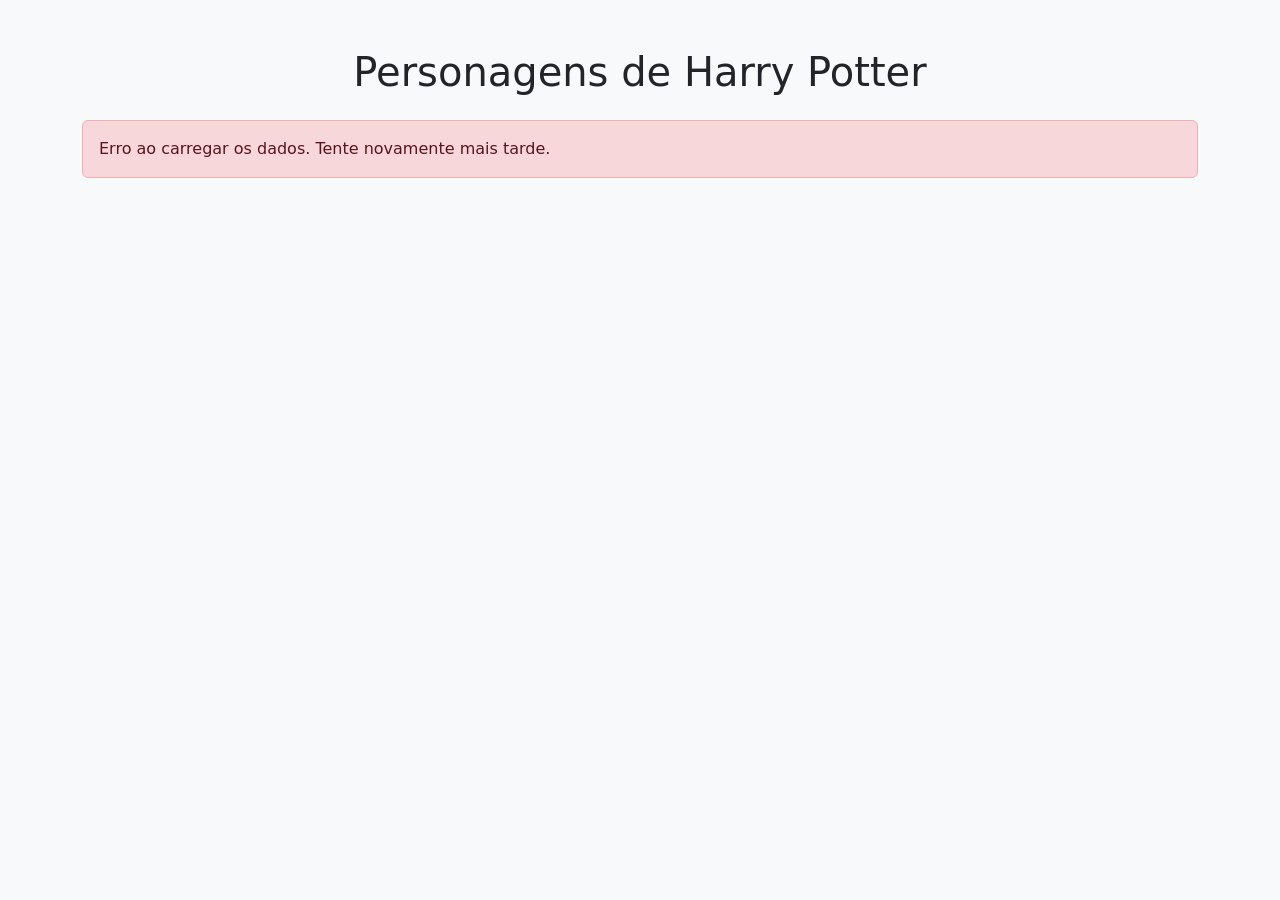
==== index.html @ 63b3d925 "Implementação da Parte 1: Página de listagem com API de Harry Potter" ====
<!DOCTYPE html>
<html lang="pt-BR">
<head>
    <meta charset="UTF-8">
    <meta name="viewport" content="width=device-width, initial-scale=1.0">
    <title>Listagem de Personagens de Harry Potter</title>
    <link href="https://cdn.jsdelivr.net/npm/bootstrap@5.3.0/dist/css/bootstrap.min.css" rel="stylesheet">
    <link rel="stylesheet" href="css/style.css">
</head>
<body>
    <div class="container mt-5">
        <h1 class="text-center mb-4">Personagens de Harry Potter</h1>
        <div id="loading" class="text-center">
            <div class="spinner-border" role="status">
                <span class="visually-hidden">Carregando...</span>
            </div>
            <p>Carregando dados...</p>
        </div>
        <div id="error" class="alert alert-danger d-none" role="alert">
            Erro ao carregar os dados. Tente novamente mais tarde.
        </div>
        <div id="content" class="row d-none"></div>
    </div>
    <script src="https://cdn.jsdelivr.net/npm/bootstrap@5.3.0/dist/js/bootstrap.bundle.min.js"></script>
    <script src="js/script.js"></script>
</body>
</html>
---- css/style.css ----
body {
    background-color: #f8f9fa;
}

.card {
    margin-bottom: 1rem;
}

.card-img-top {
    height: 200px;
    object-fit: cover;
}
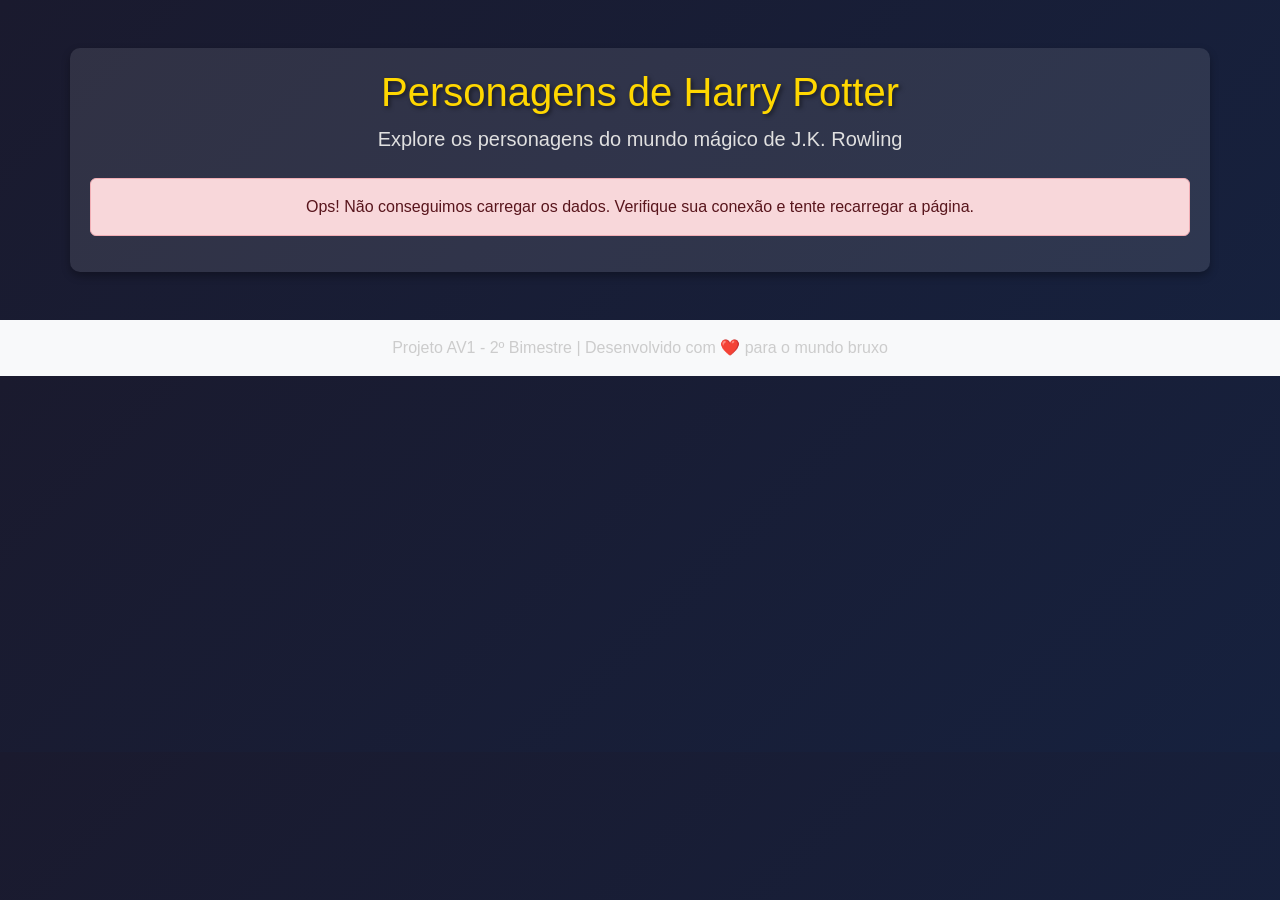
==== commit 2215d5c4: "Melhorias: design temático Harry Potter, mais detalhes nos cards, comentários no código e README mai" ====
--- a/index.html
+++ b/index.html
@@ -3,24 +3,30 @@
 <head>
     <meta charset="UTF-8">
     <meta name="viewport" content="width=device-width, initial-scale=1.0">
-    <title>Listagem de Personagens de Harry Potter</title>
+    <title>Personagens de Harry Potter - AV1</title>
     <link href="https://cdn.jsdelivr.net/npm/bootstrap@5.3.0/dist/css/bootstrap.min.css" rel="stylesheet">
     <link rel="stylesheet" href="css/style.css">
 </head>
 <body>
     <div class="container mt-5">
-        <h1 class="text-center mb-4">Personagens de Harry Potter</h1>
-        <div id="loading" class="text-center">
-            <div class="spinner-border" role="status">
+        <header class="text-center mb-4">
+            <h1>Personagens de Harry Potter</h1>
+            <p class="lead">Explore os personagens do mundo mágico de J.K. Rowling</p>
+        </header>
+        <div id="loading" class="text-center d-none">
+            <div class="spinner-border text-primary" role="status">
                 <span class="visually-hidden">Carregando...</span>
             </div>
-            <p>Carregando dados...</p>
+            <p class="mt-2">Buscando dados da API...</p>
         </div>
-        <div id="error" class="alert alert-danger d-none" role="alert">
-            Erro ao carregar os dados. Tente novamente mais tarde.
+        <div id="error" class="alert alert-danger d-none text-center" role="alert">
+            Ops! Não conseguimos carregar os dados. Verifique sua conexão e tente recarregar a página.
         </div>
         <div id="content" class="row d-none"></div>
     </div>
+    <footer class="text-center mt-5 py-3 bg-light">
+        <p class="mb-0">Projeto AV1 - 2º Bimestre | Desenvolvido com ❤️ para o mundo bruxo</p>
+    </footer>
     <script src="https://cdn.jsdelivr.net/npm/bootstrap@5.3.0/dist/js/bootstrap.bundle.min.js"></script>
     <script src="js/script.js"></script>
 </body>
--- a/css/style.css
+++ b/css/style.css
@@ -1,12 +1,62 @@
+/* Estilos personalizados para o projeto Harry Potter */
+
 body {
-    background-color: #f8f9fa;
+    background: linear-gradient(135deg, #1a1a2e, #16213e);
+    color: #ffffff;
+    font-family: 'Arial', sans-serif;
+}
+
+.container {
+    background: rgba(255, 255, 255, 0.1);
+    border-radius: 10px;
+    padding: 20px;
+    box-shadow: 0 4px 8px rgba(0, 0, 0, 0.3);
+}
+
+h1 {
+    color: #ffd700; /* Dourado como a Grifinória */
+    text-shadow: 2px 2px 4px rgba(0, 0, 0, 0.5);
+}
+
+.lead {
+    color: #e0e0e0;
 }
 
 .card {
+    background: rgba(255, 255, 255, 0.9);
+    border: none;
+    border-radius: 10px;
+    box-shadow: 0 2px 4px rgba(0, 0, 0, 0.2);
+    transition: transform 0.2s;
     margin-bottom: 1rem;
 }
 
+.card:hover {
+    transform: translateY(-5px);
+}
+
 .card-img-top {
+    border-top-left-radius: 10px;
+    border-top-right-radius: 10px;
     height: 200px;
     object-fit: cover;
+}
+
+.card-body {
+    color: #333;
+}
+
+.card-title {
+    color: #2c3e50;
+}
+
+.spinner-border {
+    width: 3rem;
+    height: 3rem;
+}
+
+footer {
+    background: rgba(0, 0, 0, 0.8);
+    color: #ccc;
+    margin-top: 50px;
 }
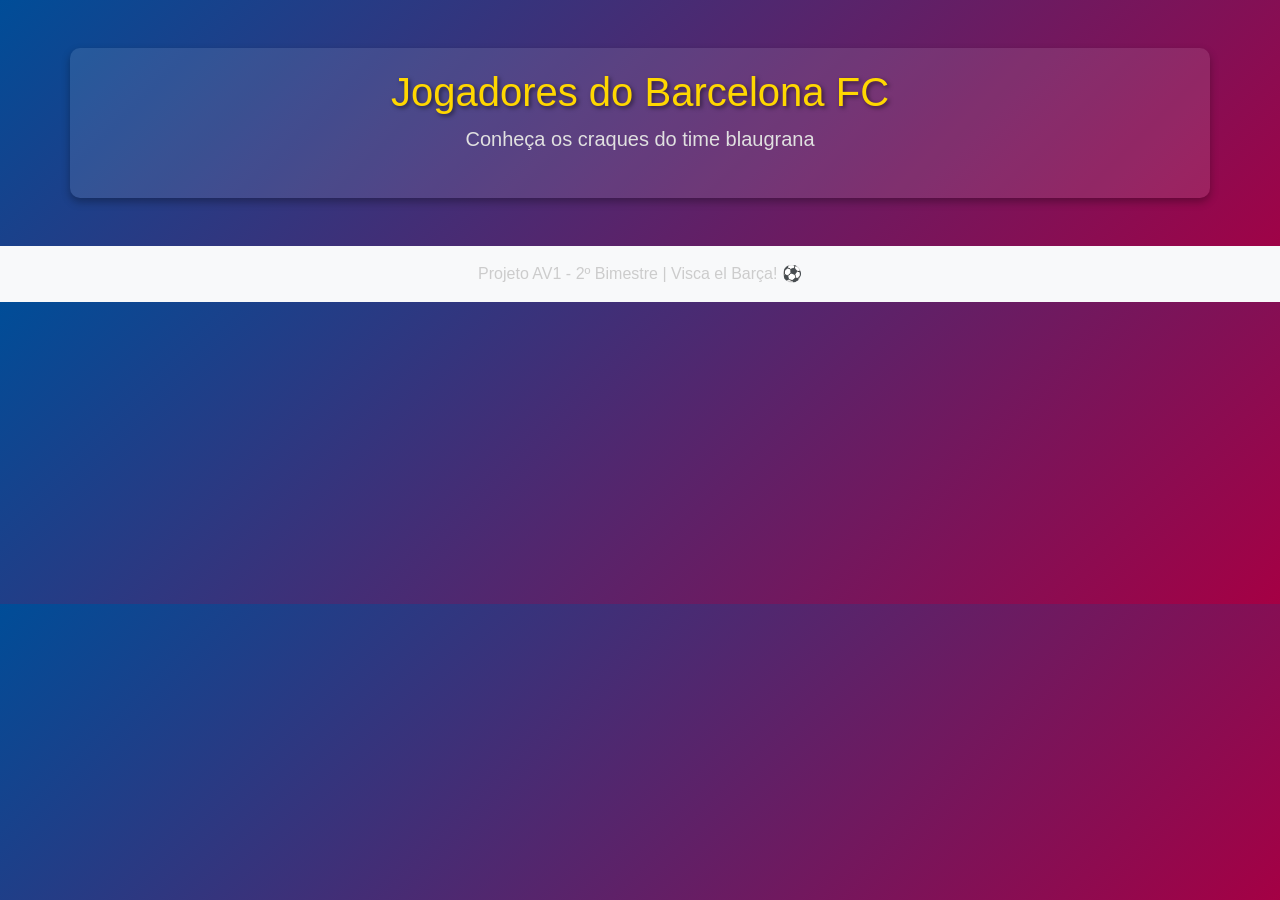
==== commit eb5a0ec1: "Mudança de tema: de Harry Potter para Barcelona FC, com API de jogadores e visual blaugrana" ====
--- a/index.html
+++ b/index.html
@@ -3,15 +3,15 @@
 <head>
     <meta charset="UTF-8">
     <meta name="viewport" content="width=device-width, initial-scale=1.0">
-    <title>Personagens de Harry Potter - AV1</title>
+    <title>Jogadores do Barcelona FC - AV1</title>
     <link href="https://cdn.jsdelivr.net/npm/bootstrap@5.3.0/dist/css/bootstrap.min.css" rel="stylesheet">
     <link rel="stylesheet" href="css/style.css">
 </head>
 <body>
     <div class="container mt-5">
         <header class="text-center mb-4">
-            <h1>Personagens de Harry Potter</h1>
-            <p class="lead">Explore os personagens do mundo mágico de J.K. Rowling</p>
+            <h1>Jogadores do Barcelona FC</h1>
+            <p class="lead">Conheça os craques do time blaugrana</p>
         </header>
         <div id="loading" class="text-center d-none">
             <div class="spinner-border text-primary" role="status">
@@ -25,7 +25,7 @@
         <div id="content" class="row d-none"></div>
     </div>
     <footer class="text-center mt-5 py-3 bg-light">
-        <p class="mb-0">Projeto AV1 - 2º Bimestre | Desenvolvido com ❤️ para o mundo bruxo</p>
+        <p class="mb-0">Projeto AV1 - 2º Bimestre | Visca el Barça! ⚽</p>
     </footer>
     <script src="https://cdn.jsdelivr.net/npm/bootstrap@5.3.0/dist/js/bootstrap.bundle.min.js"></script>
     <script src="js/script.js"></script>
--- a/css/style.css
+++ b/css/style.css
@@ -1,7 +1,7 @@
-/* Estilos personalizados para o projeto Harry Potter */
+/* Estilos personalizados para o projeto Barcelona FC */
 
 body {
-    background: linear-gradient(135deg, #1a1a2e, #16213e);
+    background: linear-gradient(135deg, #004D98, #A50044); /* Azul e vermelho do Barça */
     color: #ffffff;
     font-family: 'Arial', sans-serif;
 }
@@ -14,7 +14,7 @@
 }
 
 h1 {
-    color: #ffd700; /* Dourado como a Grifinória */
+    color: #FFD700; /* Dourado */
     text-shadow: 2px 2px 4px rgba(0, 0, 0, 0.5);
 }
 
@@ -47,7 +47,7 @@
 }
 
 .card-title {
-    color: #2c3e50;
+    color: #004D98; /* Azul */
 }
 
 .spinner-border {
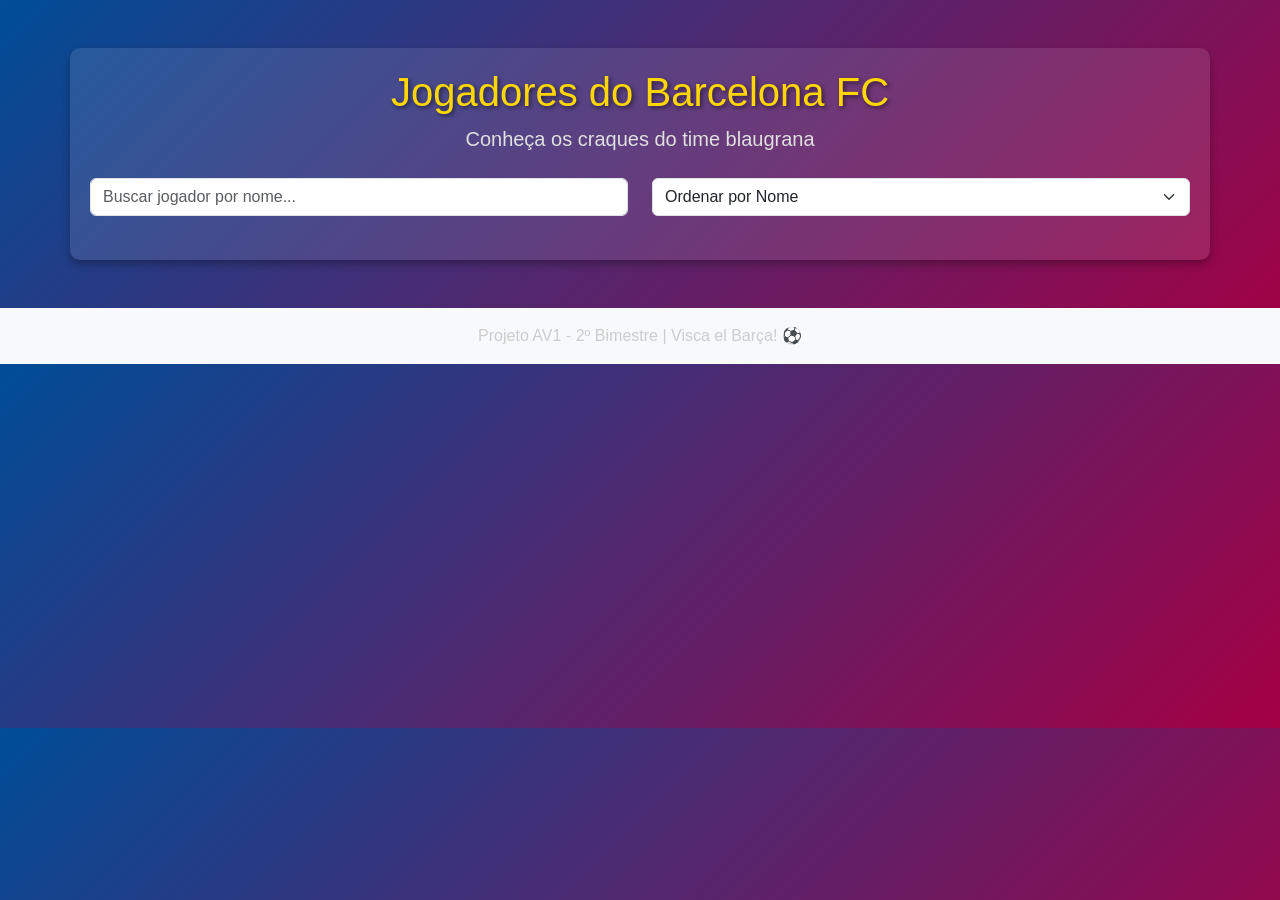
==== commit d2a4093e: "Adicionadas funcionalidades interativas: busca, ordenação, modal de detalhes e animações" ====
--- a/index.html
+++ b/index.html
@@ -13,6 +13,18 @@
             <h1>Jogadores do Barcelona FC</h1>
             <p class="lead">Conheça os craques do time blaugrana</p>
         </header>
+        <div class="row mb-4">
+            <div class="col-md-6">
+                <input type="text" id="searchInput" class="form-control" placeholder="Buscar jogador por nome...">
+            </div>
+            <div class="col-md-6">
+                <select id="sortSelect" class="form-select">
+                    <option value="name">Ordenar por Nome</option>
+                    <option value="position">Ordenar por Posição</option>
+                    <option value="nationality">Ordenar por Nacionalidade</option>
+                </select>
+            </div>
+        </div>
         <div id="loading" class="text-center d-none">
             <div class="spinner-border text-primary" role="status">
                 <span class="visually-hidden">Carregando...</span>
@@ -24,6 +36,24 @@
         </div>
         <div id="content" class="row d-none"></div>
     </div>
+
+    <!-- Modal para detalhes do jogador -->
+    <div class="modal fade" id="playerModal" tabindex="-1" aria-labelledby="playerModalLabel" aria-hidden="true">
+        <div class="modal-dialog modal-lg">
+            <div class="modal-content">
+                <div class="modal-header">
+                    <h5 class="modal-title" id="playerModalLabel">Detalhes do Jogador</h5>
+                    <button type="button" class="btn-close" data-bs-dismiss="modal" aria-label="Close"></button>
+                </div>
+                <div class="modal-body" id="playerModalBody">
+                    <!-- Conteúdo será preenchido via JS -->
+                </div>
+                <div class="modal-footer">
+                    <button type="button" class="btn btn-secondary" data-bs-dismiss="modal">Fechar</button>
+                </div>
+            </div>
+        </div>
+    </div>
     <footer class="text-center mt-5 py-3 bg-light">
         <p class="mb-0">Projeto AV1 - 2º Bimestre | Visca el Barça! ⚽</p>
     </footer>
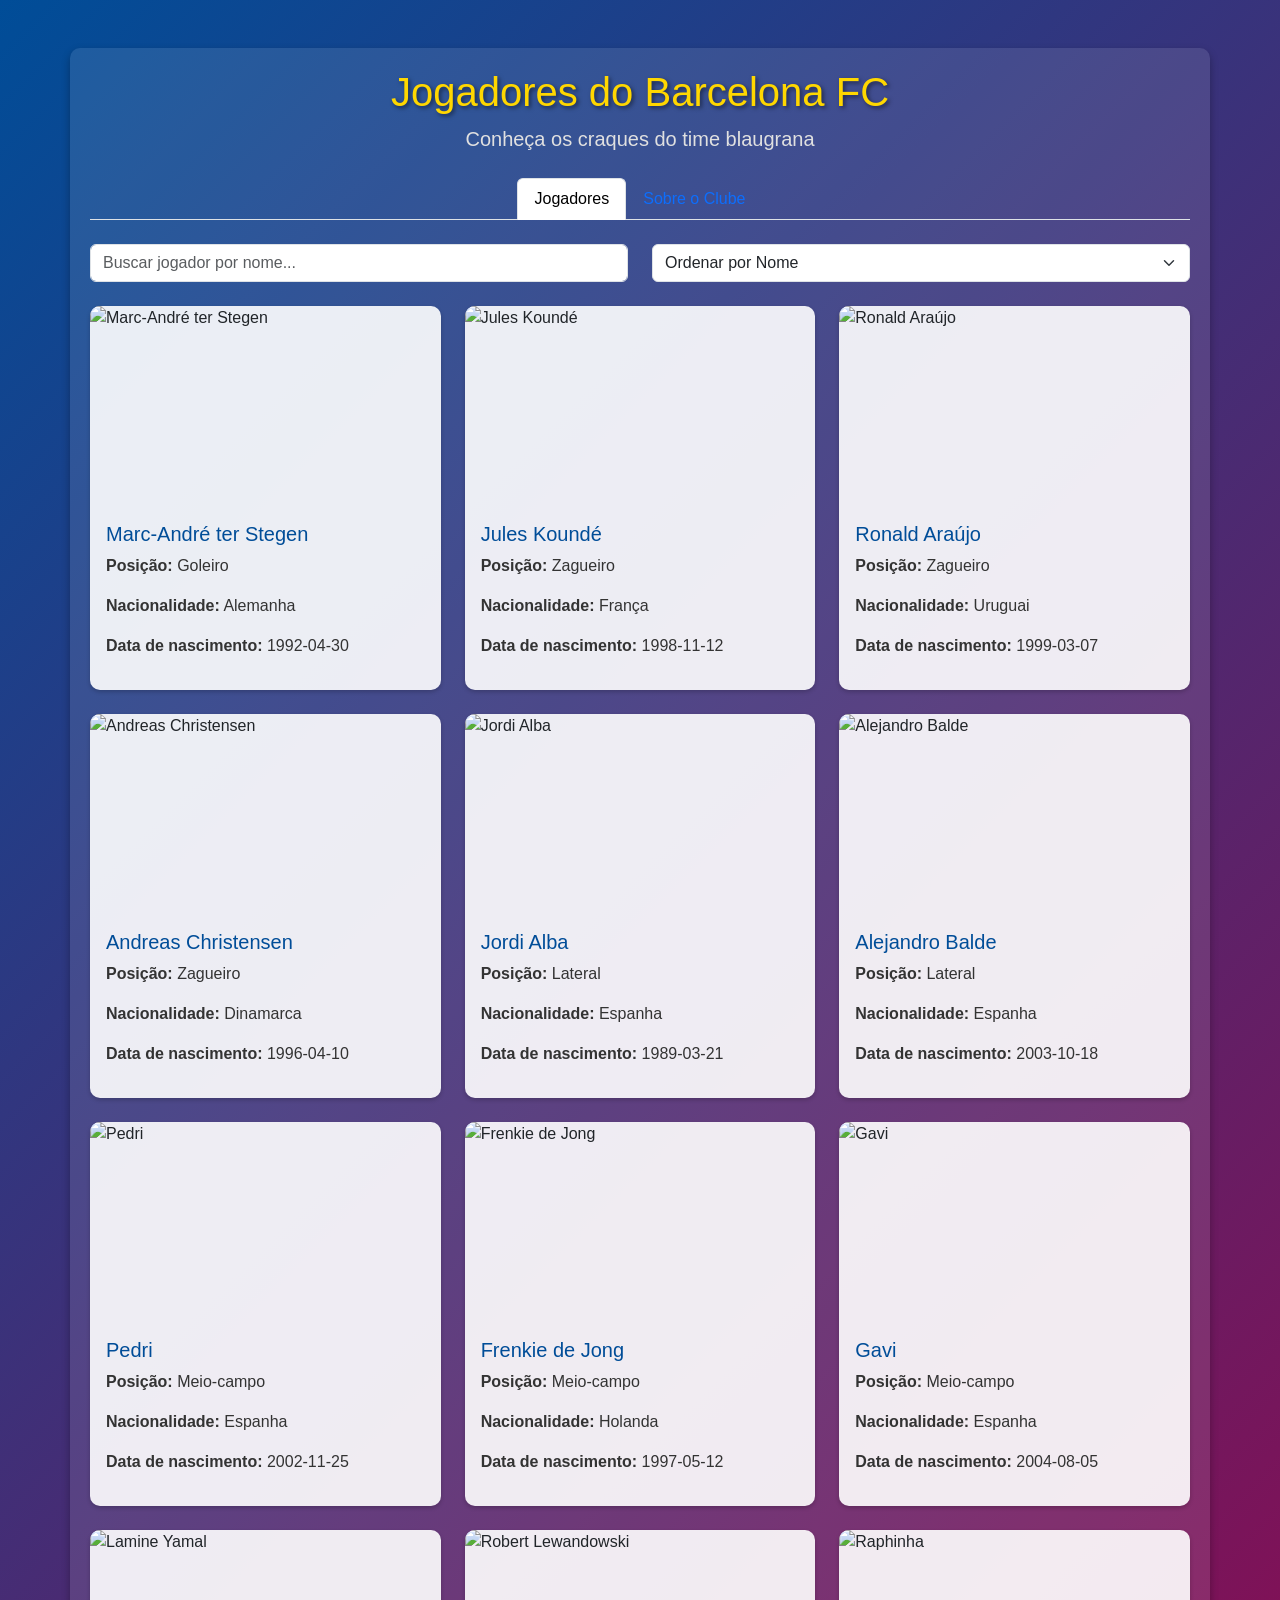
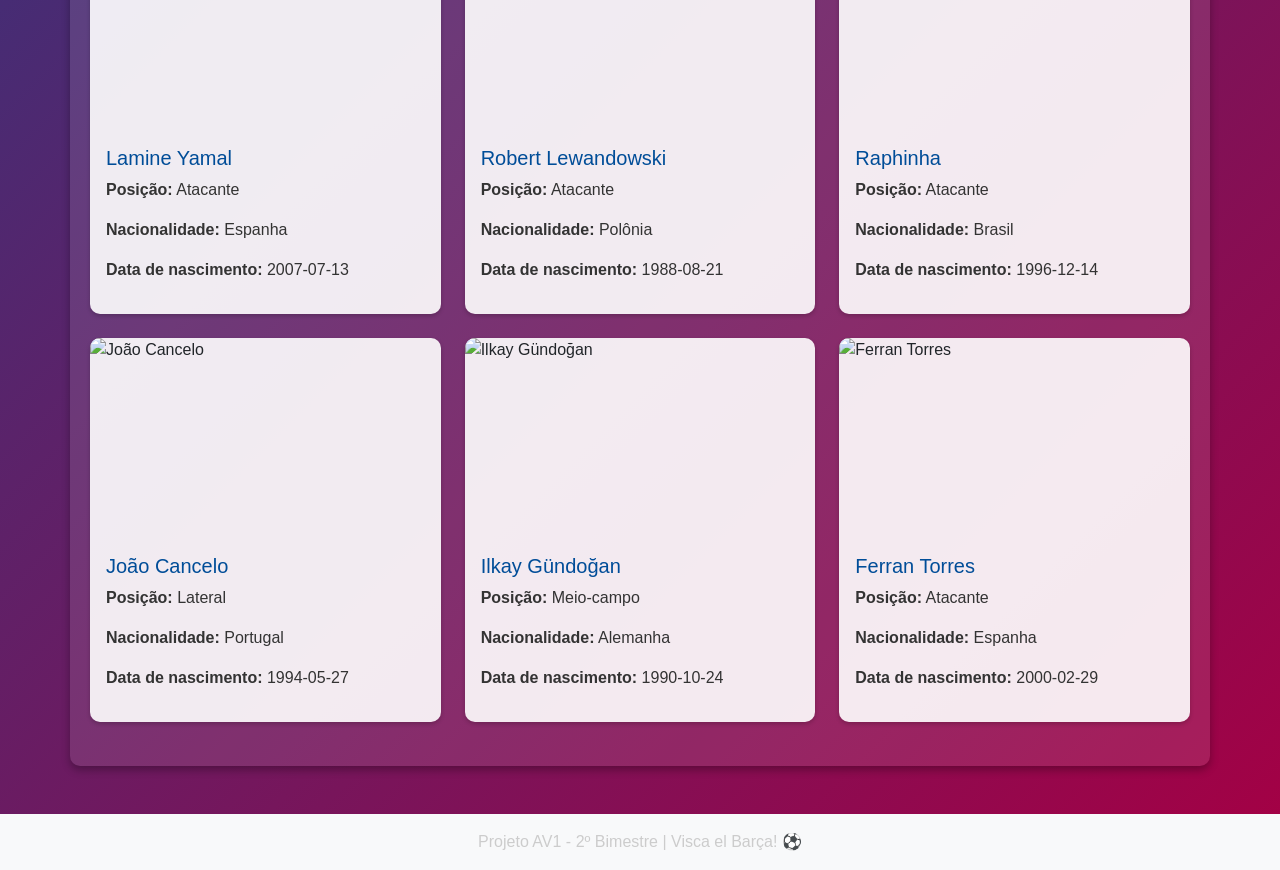
==== commit dc47f6df: "Adição de aba Sobre o Clube com história e títulos, e elenco completo simulado de 2026" ====
--- a/index.html
+++ b/index.html
@@ -13,28 +13,84 @@
             <h1>Jogadores do Barcelona FC</h1>
             <p class="lead">Conheça os craques do time blaugrana</p>
         </header>
-        <div class="row mb-4">
-            <div class="col-md-6">
-                <input type="text" id="searchInput" class="form-control" placeholder="Buscar jogador por nome...">
+
+        <!-- Navegação por abas -->
+        <ul class="nav nav-tabs justify-content-center mb-4" id="myTab" role="tablist">
+            <li class="nav-item" role="presentation">
+                <button class="nav-link active" id="players-tab" data-bs-toggle="tab" data-bs-target="#players" type="button" role="tab" aria-controls="players" aria-selected="true">Jogadores</button>
+            </li>
+            <li class="nav-item" role="presentation">
+                <button class="nav-link" id="club-tab" data-bs-toggle="tab" data-bs-target="#club" type="button" role="tab" aria-controls="club" aria-selected="false">Sobre o Clube</button>
+            </li>
+        </ul>
+
+        <div class="tab-content" id="myTabContent">
+            <!-- Aba Jogadores -->
+            <div class="tab-pane fade show active" id="players" role="tabpanel" aria-labelledby="players-tab">
+                <div class="row mb-4">
+                    <div class="col-md-6">
+                        <input type="text" id="searchInput" class="form-control" placeholder="Buscar jogador por nome...">
+                    </div>
+                    <div class="col-md-6">
+                        <select id="sortSelect" class="form-select">
+                            <option value="name">Ordenar por Nome</option>
+                            <option value="position">Ordenar por Posição</option>
+                            <option value="nationality">Ordenar por Nacionalidade</option>
+                        </select>
+                    </div>
+                </div>
+                <div id="loading" class="text-center d-none">
+                    <div class="spinner-border text-primary" role="status">
+                        <span class="visually-hidden">Carregando...</span>
+                    </div>
+                    <p class="mt-2">Carregando jogadores...</p>
+                </div>
+                <div id="error" class="alert alert-danger d-none text-center" role="alert">
+                    Ops! Não conseguimos carregar os dados. Verifique sua conexão e tente recarregar a página.
+                </div>
+                <div id="content" class="row d-none"></div>
             </div>
-            <div class="col-md-6">
-                <select id="sortSelect" class="form-select">
-                    <option value="name">Ordenar por Nome</option>
-                    <option value="position">Ordenar por Posição</option>
-                    <option value="nationality">Ordenar por Nacionalidade</option>
-                </select>
+
+            <!-- Aba Sobre o Clube -->
+            <div class="tab-pane fade" id="club" role="tabpanel" aria-labelledby="club-tab">
+                <div class="row">
+                    <div class="col-md-8 mx-auto">
+                        <h2 class="text-center mb-4">História e Títulos do FC Barcelona</h2>
+                        <p>O Futbol Club Barcelona, mais conhecido como Barça, foi fundado em 1899 por um grupo de jogadores suíços, ingleses e catalães liderados por Joan Gamper. Desde então, o clube se tornou um dos maiores do mundo, símbolo do catalanismo e da resistência cultural.</p>
+                        <p>O Barça joga no Camp Nou, o maior estádio da Europa, com capacidade para mais de 99.000 torcedores. Suas cores tradicionais são o azul e grená, inspiradas no brasão da cidade de Barcelona.</p>
+                        <h3>Títulos Principais</h3>
+                        <ul>
+                            <li><strong>Liga dos Campeões da UEFA:</strong> 5 títulos (1992, 2006, 2009, 2011, 2015)</li>
+                            <li><strong>La Liga:</strong> 27 títulos (mais recente em 2023)</li>
+                            <li><strong>Copa do Rei:</strong> 31 títulos</li>
+                            <li><strong>Supercopa da Espanha:</strong> 15 títulos</li>
+                            <li><strong>Supercopa da UEFA:</strong> 5 títulos</li>
+                            <li><strong>Mundial de Clubes:</strong> 3 títulos (2009, 2011, 2015)</li>
+                        </ul>
+                        <p>O clube é conhecido por sua filosofia de jogo ofensivo, desenvolvida na La Masia, sua famosa academia de formação. Jogadores como Messi, Cruyff, Maradona e Xavi passaram pelo Barça, deixando um legado inesquecível.</p>
+                        <p>Visca el Barça! 🔵🔴</p>
+                    </div>
+                </div>
             </div>
         </div>
-        <div id="loading" class="text-center d-none">
-            <div class="spinner-border text-primary" role="status">
-                <span class="visually-hidden">Carregando...</span>
+    </div>
+
+    <!-- Modal para detalhes do jogador -->
+    <div class="modal fade" id="playerModal" tabindex="-1" aria-labelledby="playerModalLabel" aria-hidden="true">
+        <div class="modal-dialog modal-lg">
+            <div class="modal-content">
+                <div class="modal-header">
+                    <h5 class="modal-title" id="playerModalLabel">Detalhes do Jogador</h5>
+                    <button type="button" class="btn-close" data-bs-dismiss="modal" aria-label="Close"></button>
+                </div>
+                <div class="modal-body" id="playerModalBody">
+                    <!-- Conteúdo será preenchido via JS -->
+                </div>
+                <div class="modal-footer">
+                    <button type="button" class="btn btn-secondary" data-bs-dismiss="modal">Fechar</button>
+                </div>
             </div>
-            <p class="mt-2">Buscando dados da API...</p>
         </div>
-        <div id="error" class="alert alert-danger d-none text-center" role="alert">
-            Ops! Não conseguimos carregar os dados. Verifique sua conexão e tente recarregar a página.
-        </div>
-        <div id="content" class="row d-none"></div>
     </div>
 
     <!-- Modal para detalhes do jogador -->
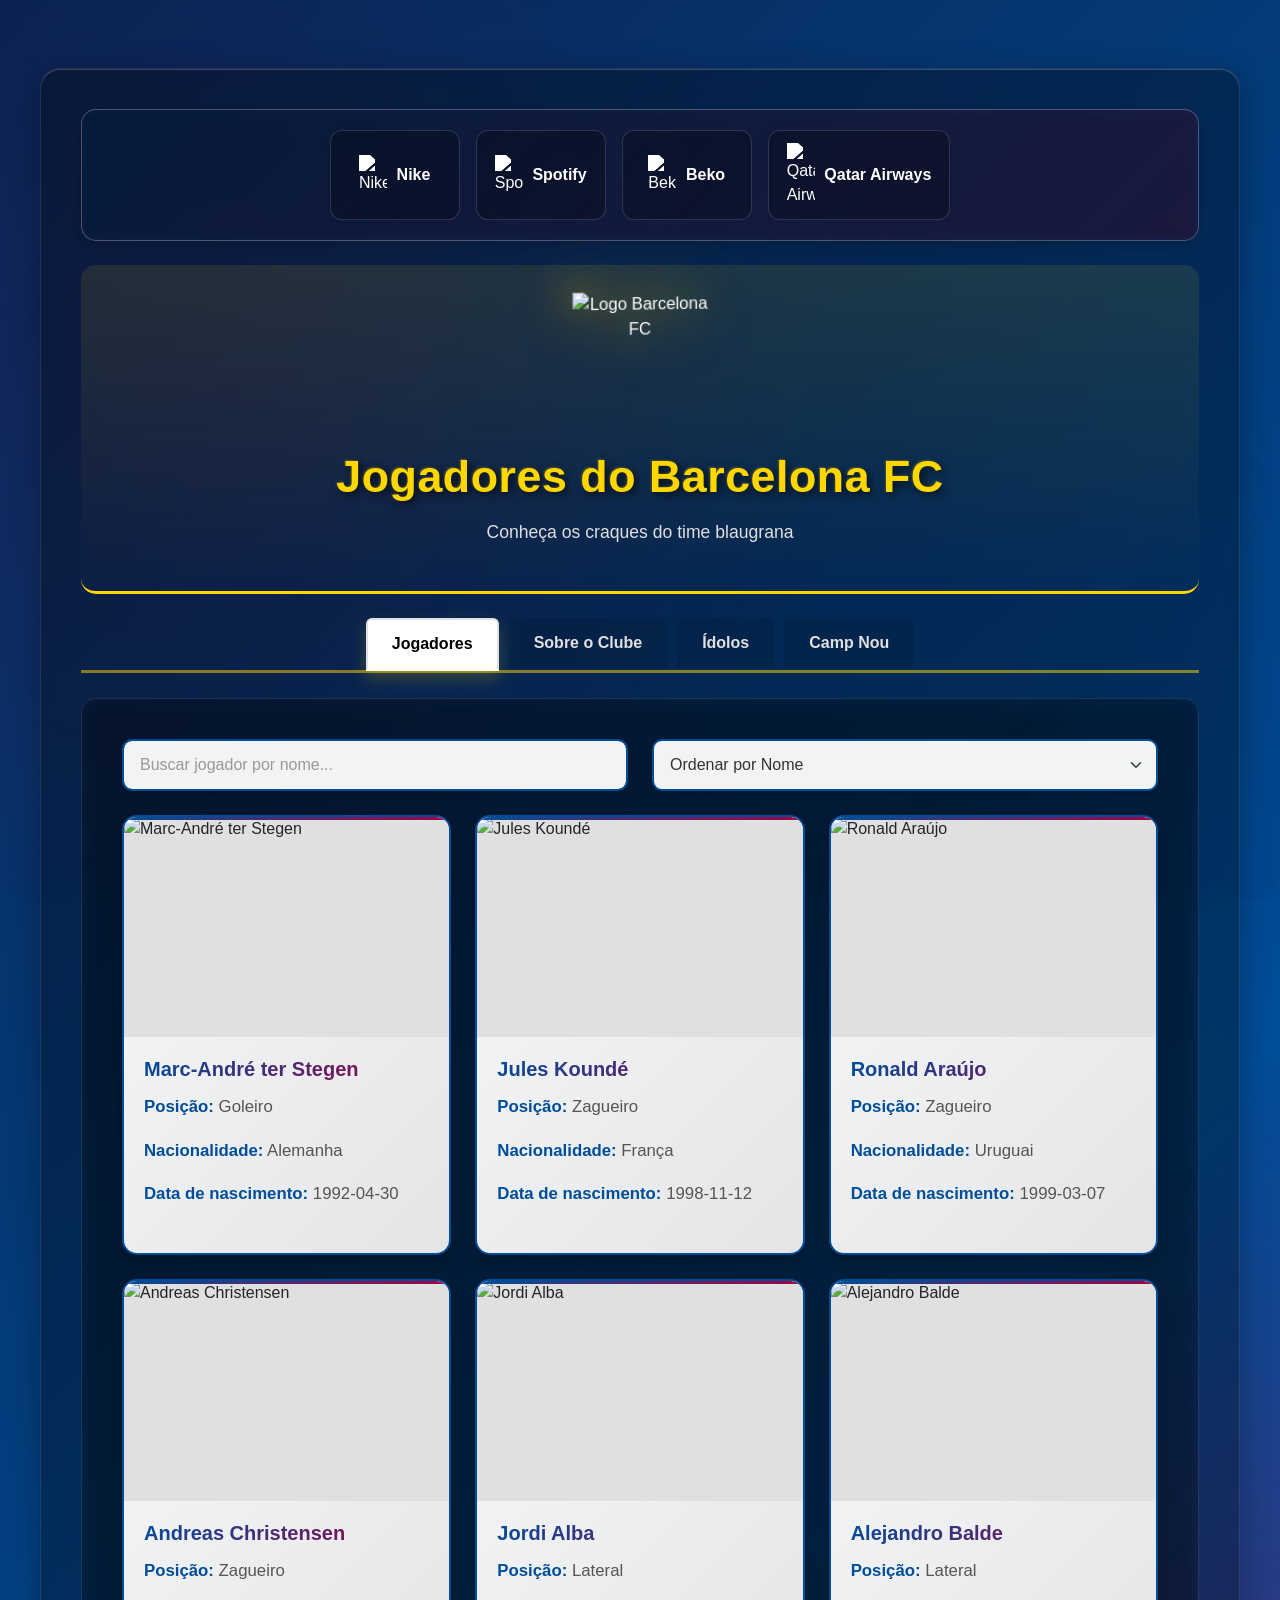
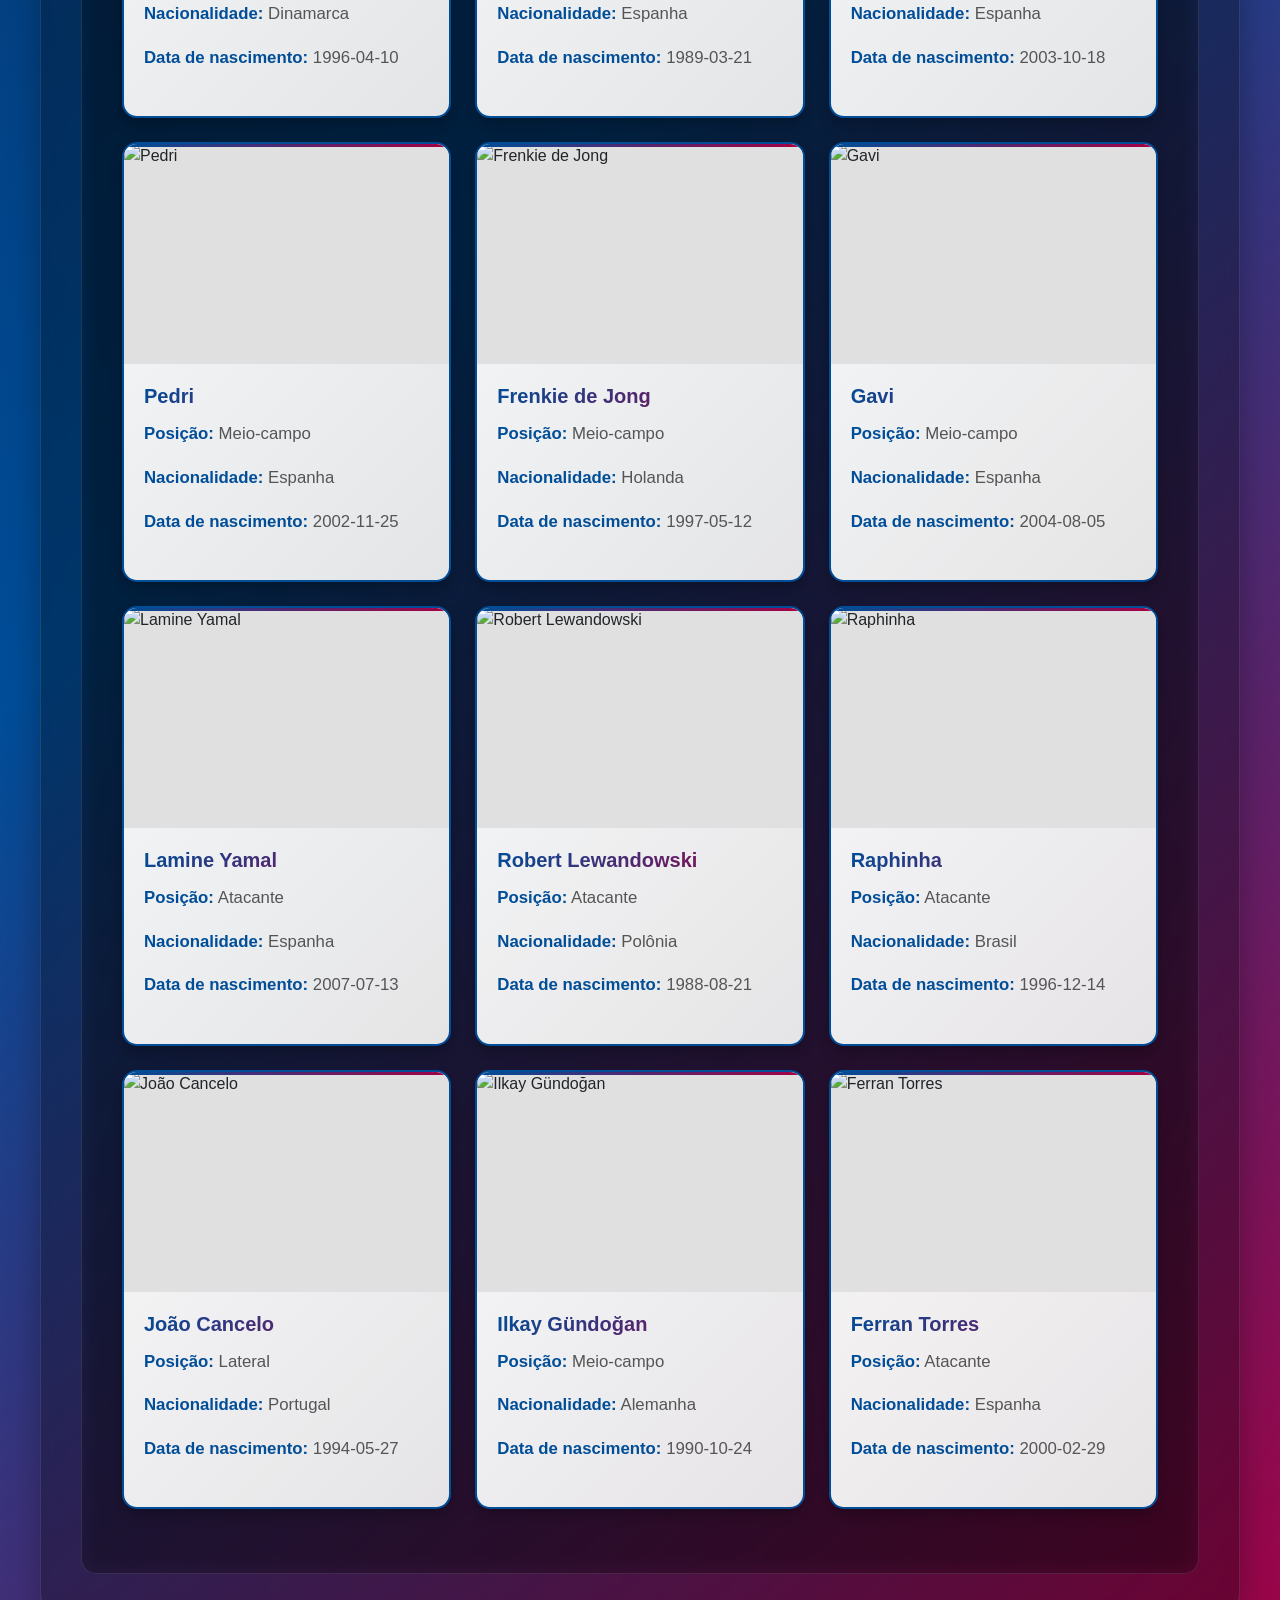
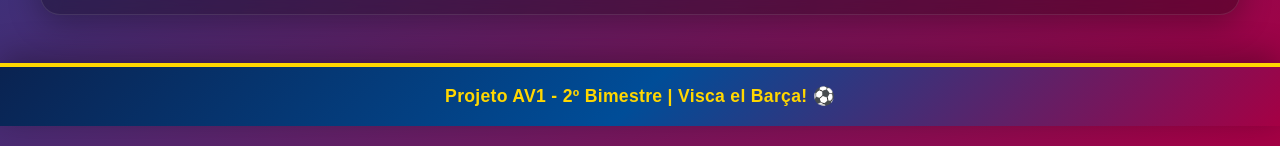
==== commit 8ebc1dc4: "Atualizações: redesign CSS moderno, imagens funcional e ajustes no JavaScript" ====
--- a/index.html
+++ b/index.html
@@ -9,7 +9,28 @@
 </head>
 <body>
     <div class="container mt-5">
-        <header class="text-center mb-4">
+        <div class="sponsor-bar mb-4">
+            <div class="sponsor-item">
+                <img src="https://www.svgrepo.com/show/304454/nike.svg" alt="Nike" class="sponsor-logo">
+                <span>Nike</span>
+            </div>
+            <div class="sponsor-item">
+                <img src="https://www.svgrepo.com/show/303428/spotify-logo.svg" alt="Spotify" class="sponsor-logo">
+                <span>Spotify</span>
+            </div>
+            <div class="sponsor-item">
+                <img src="https://www.pngkey.com/png/detail/276-2766680_beko-logo-transparent.png" alt="Beko" class="sponsor-logo">
+                <span>Beko</span>
+            </div>
+            <div class="sponsor-item">
+                <img src="https://www.pngfind.com/pngs/m/156-1569502_qatar-airways-logo-png-transparent-png.png" alt="Qatar Airways" class="sponsor-logo">
+                <span>Qatar Airways</span>
+            </div>
+        </div>
+        <header class="text-center mb-4 header-container">
+            <div class="barca-logo-wrapper">
+                <img src="https://upload.wikimedia.org/wikipedia/commons/7/7a/Futbol_Club_Barcelona_2017_logo.svg" alt="Logo Barcelona FC" class="barca-logo">
+            </div>
             <h1>Jogadores do Barcelona FC</h1>
             <p class="lead">Conheça os craques do time blaugrana</p>
         </header>
@@ -21,6 +42,12 @@
             </li>
             <li class="nav-item" role="presentation">
                 <button class="nav-link" id="club-tab" data-bs-toggle="tab" data-bs-target="#club" type="button" role="tab" aria-controls="club" aria-selected="false">Sobre o Clube</button>
+            </li>
+            <li class="nav-item" role="presentation">
+                <button class="nav-link" id="idols-tab" data-bs-toggle="tab" data-bs-target="#idols" type="button" role="tab" aria-controls="idols" aria-selected="false">Ídolos</button>
+            </li>
+            <li class="nav-item" role="presentation">
+                <button class="nav-link" id="campnou-tab" data-bs-toggle="tab" data-bs-target="#campnou" type="button" role="tab" aria-controls="campnou" aria-selected="false">Camp Nou</button>
             </li>
         </ul>
 
@@ -72,10 +99,75 @@
                     </div>
                 </div>
             </div>
+
+            <!-- Aba Ídolos -->
+            <div class="tab-pane fade" id="idols" role="tabpanel" aria-labelledby="idols-tab">
+                <div class="row">
+                    <div class="col-md-8 mx-auto">
+                        <h2 class="text-center mb-4">Ídolos do Barcelona</h2>
+                        <p>O Barcelona já foi casa de alguns dos maiores ídolos do futebol mundial. Esses jogadores marcaram época com talento, garra e conquistas inesquecíveis.</p>
+                        <div class="row g-3">
+                            <div class="col-sm-6 col-lg-3">
+                                <div class="card h-100">
+                                    <img src="https://images.unsplash.com/photo-1570955096122-54aa60b639e0?auto=format&fit=crop&w=440&h=220" class="card-img-top" alt="Lionel Messi">
+                                    <div class="card-body">
+                                        <h5 class="card-title">Lionel Messi</h5>
+                                        <p class="card-text">Maior artilheiro da história do clube e símbolo da era dourada.</p>
+                                    </div>
+                                </div>
+                            </div>
+                            <div class="col-sm-6 col-lg-3">
+                                <div class="card h-100">
+                                    <img src="https://images.unsplash.com/photo-1552793735-b0c40ca199f7?auto=format&fit=crop&w=440&h=220" class="card-img-top" alt="Ronaldinho">
+                                    <div class="card-body">
+                                        <h5 class="card-title">Ronaldinho</h5>
+                                        <p class="card-text">Responsável por magia e gols incríveis no início dos anos 2000.</p>
+                                    </div>
+                                </div>
+                            </div>
+                            <div class="col-sm-6 col-lg-3">
+                                <div class="card h-100">
+                                    <img src="https://images.unsplash.com/photo-1574482620811-1aa16ffe3c82?auto=format&fit=crop&w=440&h=220" class="card-img-top" alt="Andrés Iniesta">
+                                    <div class="card-body">
+                                        <h5 class="card-title">Andrés Iniesta</h5>
+                                        <p class="card-text">Craque do meio-campo que liderou o Barça a inúmeras conquistas.</p>
+                                    </div>
+                                </div>
+                            </div>
+                            <div class="col-sm-6 col-lg-3">
+                                <div class="card h-100">
+                                    <img src="https://images.unsplash.com/photo-1511379938547-c1f69b13d835?auto=format&fit=crop&w=440&h=220" class="card-img-top" alt="Johan Cruyff">
+                                    <div class="card-body">
+                                        <h5 class="card-title">Johan Cruyff</h5>
+                                        <p class="card-text">Ícone eterno que transformou a identidade futebolística do clube.</p>
+                                    </div>
+                                </div>
+                            </div>
+                        </div>
+                    </div>
+                </div>
+            </div>
+
+            <!-- Aba Camp Nou -->
+            <div class="tab-pane fade" id="campnou" role="tabpanel" aria-labelledby="campnou-tab">
+                <div class="row">
+                    <div class="col-md-10 mx-auto">
+                        <h2 class="text-center mb-4">Camp Nou</h2>
+                        <img src="https://images.unsplash.com/photo-1587280591033-6461ffad8d80?auto=format&fit=crop&w=1200&h=600" class="img-fluid rounded mb-4" alt="Vista aérea do Camp Nou">
+                        <p>O Camp Nou é o estádio icônico do FC Barcelona, inaugurado em 1957. Com capacidade para mais de 99.000 torcedores, é um dos maiores estádios do mundo e palco de grandes finais e partidas históricas.</p>
+                        <h3>Curiosidades</h3>
+                        <ul>
+                            <li>Capacidade oficial: 99.354 espectadores.</li>
+                            <li>Inauguração: 24 de setembro de 1957.</li>
+                            <li>Máximo recorde de público: mais de 120.000 torcedores em jogos antigos.</li>
+                            <li>Camp Nou Experience: visitação que inclui museu e tour pelos bastidores.</li>
+                        </ul>
+                        <p>O estádio representa a alma do clube e é conhecido pelo seu ambiente apaixonado e pela famosa torcida blaugrana.</p>
+                    </div>
+                </div>
+            </div>
         </div>
     </div>
-
-    <!-- Modal para detalhes do jogador -->
     <div class="modal fade" id="playerModal" tabindex="-1" aria-labelledby="playerModalLabel" aria-hidden="true">
         <div class="modal-dialog modal-lg">
             <div class="modal-content">
@@ -92,25 +184,7 @@
             </div>
         </div>
     </div>
-
-    <!-- Modal para detalhes do jogador -->
-    <div class="modal fade" id="playerModal" tabindex="-1" aria-labelledby="playerModalLabel" aria-hidden="true">
-        <div class="modal-dialog modal-lg">
-            <div class="modal-content">
-                <div class="modal-header">
-                    <h5 class="modal-title" id="playerModalLabel">Detalhes do Jogador</h5>
-                    <button type="button" class="btn-close" data-bs-dismiss="modal" aria-label="Close"></button>
-                </div>
-                <div class="modal-body" id="playerModalBody">
-                    <!-- Conteúdo será preenchido via JS -->
-                </div>
-                <div class="modal-footer">
-                    <button type="button" class="btn btn-secondary" data-bs-dismiss="modal">Fechar</button>
-                </div>
-            </div>
-        </div>
-    </div>
-    <footer class="text-center mt-5 py-3 bg-light">
+    <footer class="text-center mt-5 py-3">
         <p class="mb-0">Projeto AV1 - 2º Bimestre | Visca el Barça! ⚽</p>
     </footer>
     <script src="https://cdn.jsdelivr.net/npm/bootstrap@5.3.0/dist/js/bootstrap.bundle.min.js"></script>
--- a/css/style.css
+++ b/css/style.css
@@ -1,62 +1,476 @@
 /* Estilos personalizados para o projeto Barcelona FC */
 
+* {
+    margin: 0;
+    padding: 0;
+    box-sizing: border-box;
+}
+
 body {
-    background: linear-gradient(135deg, #004D98, #A50044); /* Azul e vermelho do Barça */
+    background: linear-gradient(135deg, #0a2351 0%, #004D98 50%, #A50044 100%);
     color: #ffffff;
-    font-family: 'Arial', sans-serif;
+    font-family: 'Segoe UI', Tahoma, Geneva, Verdana, sans-serif;
+    min-height: 100vh;
+    padding: 20px 0;
+    position: relative;
+}
+
+body::before {
+    content: '';
+    position: fixed;
+    top: 0;
+    left: 0;
+    width: 100%;
+    height: 100%;
+    background: radial-gradient(circle at 20% 50%, rgba(165, 0, 68, 0.1) 0%, transparent 50%),
+                radial-gradient(circle at 80% 80%, rgba(10, 35, 81, 0.1) 0%, transparent 50%);
+    pointer-events: none;
+    z-index: 0;
+}
+
+body > * {
+    position: relative;
+    z-index: 1;
 }
 
 .container {
-    background: rgba(255, 255, 255, 0.1);
-    border-radius: 10px;
-    padding: 20px;
-    box-shadow: 0 4px 8px rgba(0, 0, 0, 0.3);
+    background: rgba(0, 0, 0, 0.3);
+    backdrop-filter: blur(10px);
+    border-radius: 20px;
+    padding: 40px;
+    box-shadow: 0 8px 32px rgba(0, 0, 0, 0.3),
+                inset 0 1px 0 rgba(255, 255, 255, 0.2);
+    max-width: 1200px;
+    border: 1px solid rgba(255, 255, 255, 0.1);
+}
+
+header {
+    margin-bottom: 40px;
+    padding-bottom: 30px;
+    border-bottom: 3px solid #FFD700;
+    position: relative;
+    background: linear-gradient(180deg, rgba(255, 215, 0, 0.1) 0%, rgba(255, 215, 0, 0) 100%);
+    border-radius: 15px;
+    padding: 30px 30px 30px 30px;
+}
+
+.sponsor-bar {
+    display: flex;
+    justify-content: center;
+    flex-wrap: wrap;
+    gap: 1rem;
+    background: linear-gradient(135deg, rgba(0, 77, 152, 0.15), rgba(165, 0, 68, 0.15));
+    border: 1px solid rgba(255, 255, 255, 0.25);
+    border-radius: 15px;
+    padding: 20px 25px;
+    box-shadow: 0 4px 15px rgba(0, 0, 0, 0.2);
+    backdrop-filter: blur(5px);
+}
+
+.sponsor-item {
+    display: flex;
+    align-items: center;
+    gap: 0.6rem;
+    background: rgba(0, 0, 0, 0.25);
+    padding: 12px 18px;
+    border-radius: 12px;
+    min-width: 130px;
+    justify-content: center;
+    border: 1px solid rgba(255, 255, 255, 0.15);
+    transition: all 0.3s ease;
+}
+
+.sponsor-item:hover {
+    background: rgba(255, 215, 0, 0.15);
+    border-color: rgba(255, 215, 0, 0.4);
+    transform: translateY(-2px);
+}
+
+.sponsor-logo {
+    width: 28px;
+    height: auto;
+    filter: brightness(0) invert(1);
+}
+
+.sponsor-item span {
+    color: #ffffff;
+    font-weight: 600;
+}
+
+.header-container {
+    perspective: 1000px;
+}
+
+.barca-logo-wrapper {
+    width: 130px;
+    height: 130px;
+    margin: 0 auto 25px;
+    perspective: 1000px;
+    transform-style: preserve-3d;
+    animation: float 4s ease-in-out infinite;
+    filter: drop-shadow(0 0 30px rgba(255, 215, 0, 0.4));
+}
+
+.barca-logo {
+    width: 100%;
+    height: 100%;
+    object-fit: contain;
+    filter: drop-shadow(0 10px 25px rgba(0, 0, 0, 0.5)) drop-shadow(-5px -5px 15px rgba(255, 215, 0, 0.4));
+    transform: translateZ(50px) rotateX(5deg) rotateY(-5deg);
+    transition: transform 0.4s cubic-bezier(0.25, 0.46, 0.45, 0.94);
+}
+
+.barca-logo:hover {
+    transform: translateZ(100px) rotateX(15deg) rotateY(-15deg) scale(1.15);
+    filter: drop-shadow(0 25px 50px rgba(0, 0, 0, 0.7)) drop-shadow(-10px -10px 30px rgba(255, 215, 0, 0.6));
+}
+
+@keyframes float {
+    0%, 100% {
+        transform: translateY(0px) rotateX(3deg) rotateY(-3deg);
+    }
+    50% {
+        transform: translateY(-20px) rotateX(-3deg) rotateY(3deg);
+    }
 }
 
 h1 {
-    color: #FFD700; /* Dourado */
-    text-shadow: 2px 2px 4px rgba(0, 0, 0, 0.5);
+    color: #FFD700;
+    font-size: 2.8rem;
+    font-weight: 800;
+    text-shadow: 3px 3px 10px rgba(0, 0, 0, 0.7),
+                 -1px -1px 2px rgba(255, 215, 0, 0.3);
+    margin-bottom: 15px;
+    letter-spacing: 0.5px;
+}
+
+h2 {
+    color: #FFD700;
+    font-weight: 600;
+}
+
+h3 {
+    color: #e0e0e0;
+    font-weight: 600;
+    margin-top: 20px;
+    margin-bottom: 15px;
 }
 
 .lead {
     color: #e0e0e0;
-}
-
+    font-size: 1.1rem;
+}
+
+/* Abas */
+.nav-tabs {
+    border-bottom: 3px solid rgba(255, 215, 0, 0.5);
+    gap: 10px;
+    display: flex;
+    justify-content: center;
+    flex-wrap: wrap;
+}
+
+.nav-link {
+    color: #e0e0e0;
+    border: 2px solid transparent;
+    border-bottom: 3px solid transparent;
+    font-weight: 600;
+    transition: all 0.35s cubic-bezier(0.25, 0.46, 0.45, 0.94);
+    padding: 12px 24px;
+    border-radius: 8px 8px 0 0;
+    background: rgba(0, 0, 0, 0.1);
+    position: relative;
+}
+
+.nav-link:hover {
+    color: #FFD700;
+    border-bottom-color: #FFD700;
+    background: rgba(255, 215, 0, 0.1);
+    transform: translateY(-2px);
+}
+
+.nav-link.active {
+    color: #FFD700;
+    background: rgba(0, 0, 0, 0.3);
+    border-bottom-color: #FFD700;
+    border: 2px solid rgba(255, 215, 0, 0.3);
+    border-bottom: 3px solid #FFD700;
+    box-shadow: 0 8px 16px rgba(255, 215, 0, 0.2);
+}
+
+/* Controles de busca e filtro */
+.form-control,
+.form-select {
+    background-color: rgba(255, 255, 255, 0.95);
+    border: 2px solid #004D98;
+    color: #333;
+    border-radius: 10px;
+    font-size: 1rem;
+    padding: 12px 16px;
+    transition: all 0.3s ease;
+    box-shadow: 0 4px 6px rgba(0, 0, 0, 0.1);
+}
+
+.form-control:focus,
+.form-select:focus {
+    background-color: rgba(255, 255, 255, 1);
+    border-color: #FFD700;
+    color: #333;
+    box-shadow: 0 0 0 0.3rem rgba(255, 215, 0, 0.25),
+                0 4px 12px rgba(255, 215, 0, 0.15);
+    transform: translateY(-2px);
+}
+
+.form-control::placeholder {
+    color: #999;
+}
+
+/* Cards de jogadores */
 .card {
-    background: rgba(255, 255, 255, 0.9);
-    border: none;
-    border-radius: 10px;
-    box-shadow: 0 2px 4px rgba(0, 0, 0, 0.2);
-    transition: transform 0.2s;
-    margin-bottom: 1rem;
+    background: linear-gradient(135deg, rgba(255, 255, 255, 0.97) 0%, rgba(240, 240, 240, 0.95) 100%);
+    border: 2px solid #004D98;
+    border-radius: 15px;
+    box-shadow: 0 8px 16px rgba(0, 0, 0, 0.2),
+                0 2px 4px rgba(0, 0, 0, 0.1);
+    transition: all 0.35s cubic-bezier(0.25, 0.46, 0.45, 0.94);
+    margin-bottom: 1.5rem;
+    height: 100%;
+    overflow: hidden;
+    position: relative;
+}
+
+.card::before {
+    content: '';
+    position: absolute;
+    top: 0;
+    left: 0;
+    right: 0;
+    height: 3px;
+    background: linear-gradient(90deg, #004D98, #A50044);
+    z-index: 10;
 }
 
 .card:hover {
-    transform: translateY(-5px);
+    transform: translateY(-12px) scale(1.02);
+    box-shadow: 0 16px 32px rgba(0, 0, 0, 0.3),
+                0 4px 8px rgba(255, 215, 0, 0.2);
+    border-color: #FFD700;
+}
+
+.player-card {
+    cursor: pointer;
 }
 
 .card-img-top {
     border-top-left-radius: 10px;
     border-top-right-radius: 10px;
-    height: 200px;
+    height: 220px;
     object-fit: cover;
+    background-color: #f0f0f0;
 }
 
 .card-body {
     color: #333;
+    padding: 20px;
+    display: flex;
+    flex-direction: column;
 }
 
 .card-title {
-    color: #004D98; /* Azul */
+    color: #004D98;
+    font-size: 1.25rem;
+    font-weight: 700;
+    margin-bottom: 12px;
+    background: linear-gradient(135deg, #004D98, #A50044);
+    -webkit-background-clip: text;
+    -webkit-text-fill-color: transparent;
+    background-clip: text;
+}
+
+.card-text {
+    font-size: 0.95rem;
+    margin-bottom: 8px;
+    color: #555;
+}
+
+.card-text strong {
+    color: #004D98;
+}
+
+/* Loading e erros */
+#loading {
+    padding: 40px 20px;
 }
 
 .spinner-border {
     width: 3rem;
     height: 3rem;
-}
-
+    color: #FFD700;
+}
+
+.alert-danger {
+    background-color: rgba(220, 53, 69, 0.8);
+    border: 2px solid #dc3545;
+    color: #fff;
+    border-radius: 8px;
+    padding: 20px;
+}
+
+/* Modal */
+.modal-content {
+    background: linear-gradient(135deg, rgba(255, 255, 255, 0.99) 0%, rgba(240, 240, 240, 0.98) 100%);
+    border: 2px solid #004D98;
+    border-radius: 15px;
+    box-shadow: 0 20px 60px rgba(0, 0, 0, 0.4);
+}
+
+.modal-header {
+    background: linear-gradient(135deg, #004D98 0%, #A50044 100%);
+    color: #FFD700;
+    border-bottom: 3px solid #FFD700;
+    border-radius: 13px 13px 0 0;
+}
+
+.modal-title {
+    font-weight: 700;
+    font-size: 1.4rem;
+    letter-spacing: 0.3px;
+}
+
+.btn-secondary {
+    background-color: #6c757d;
+    border-color: #6c757d;
+}
+
+.btn-secondary:hover {
+    background-color: #5a6268;
+    border-color: #545b62;
+}
+
+.btn-close {
+    filter: invert(1);
+}
+
+/* Seção Sobre o Clube */
+.tab-pane {
+    background: rgba(0, 0, 0, 0.15);
+    backdrop-filter: blur(10px);
+    padding: 40px;
+    border-radius: 15px;
+    margin-top: 25px;
+    border: 1px solid rgba(255, 255, 255, 0.1);
+    animation: fadeIn 0.4s ease-in;
+}
+
+@keyframes fadeIn {
+    from {
+        opacity: 0;
+        transform: translateY(10px);
+    }
+    to {
+        opacity: 1;
+        transform: translateY(0);
+    }
+}
+
+.tab-pane p {
+    font-size: 1.05rem;
+    line-height: 1.7;
+    margin-bottom: 15px;
+}
+
+.tab-pane ul {
+    margin-left: 20px;
+}
+
+.tab-pane li {
+    margin-bottom: 12px;
+    font-size: 1rem;
+}
+
+/* Footer */
 footer {
-    background: rgba(0, 0, 0, 0.8);
-    color: #ccc;
-    margin-top: 50px;
+    background: linear-gradient(135deg, #0a2351 0%, #004D98 50%, #A50044 100%);
+    border-top: 4px solid #FFD700;
+    color: #FFD700;
+    margin-top: 60px;
+    padding: 30px 0;
+    box-shadow: 0 -8px 32px rgba(0, 0, 0, 0.3);
+}
+
+footer p {
+    font-size: 1.1rem;
+    font-weight: 600;
+    letter-spacing: 0.3px;
+}
+
+/* Responsividade */
+@media (max-width: 768px) {
+    h1 {
+        font-size: 2rem;
+    }
+
+    .container {
+        padding: 20px;
+    }
+
+    .card-img-top {
+        height: 180px;
+    }
+
+    .form-control,
+    .form-select {
+        font-size: 0.95rem;
+        margin-bottom: 10px;
+    }
+}
+
+/* Estilos adicionais modernos */
+h2 {
+    background: linear-gradient(135deg, #FFD700, #FFA500);
+    -webkit-background-clip: text;
+    -webkit-text-fill-color: transparent;
+    background-clip: text;
+    text-shadow: 2px 2px 4px rgba(0, 0, 0, 0.1);
+}
+
+h3 {
+    color: #FFD700;
+    border-left: 4px solid #A50044;
+    padding-left: 15px;
+    margin-top: 25px;
+}
+
+.alert-danger {
+    background: linear-gradient(135deg, rgba(220, 53, 69, 0.9) 0%, rgba(169, 1, 50, 0.9) 100%);
+    border: 2px solid #dc3545;
+    color: #fff;
+    border-radius: 12px;
+    padding: 20px;
+    box-shadow: 0 8px 16px rgba(220, 53, 69, 0.3);
+}
+
+.spinner-border {
+    width: 3rem;
+    height: 3rem;
+    color: #FFD700;
+    box-shadow: 0 0 20px rgba(255, 215, 0, 0.5);
+}
+
+/* Scrollbar personalizada */
+::-webkit-scrollbar {
+    width: 10px;
+}
+
+::-webkit-scrollbar-track {
+    background: rgba(0, 77, 152, 0.1);
+}
+
+::-webkit-scrollbar-thumb {
+    background: linear-gradient(135deg, #004D98, #A50044);
+    border-radius: 5px;
+}
+
+::-webkit-scrollbar-thumb:hover {
+    background: linear-gradient(135deg, #FFD700, #FFA500);
 }
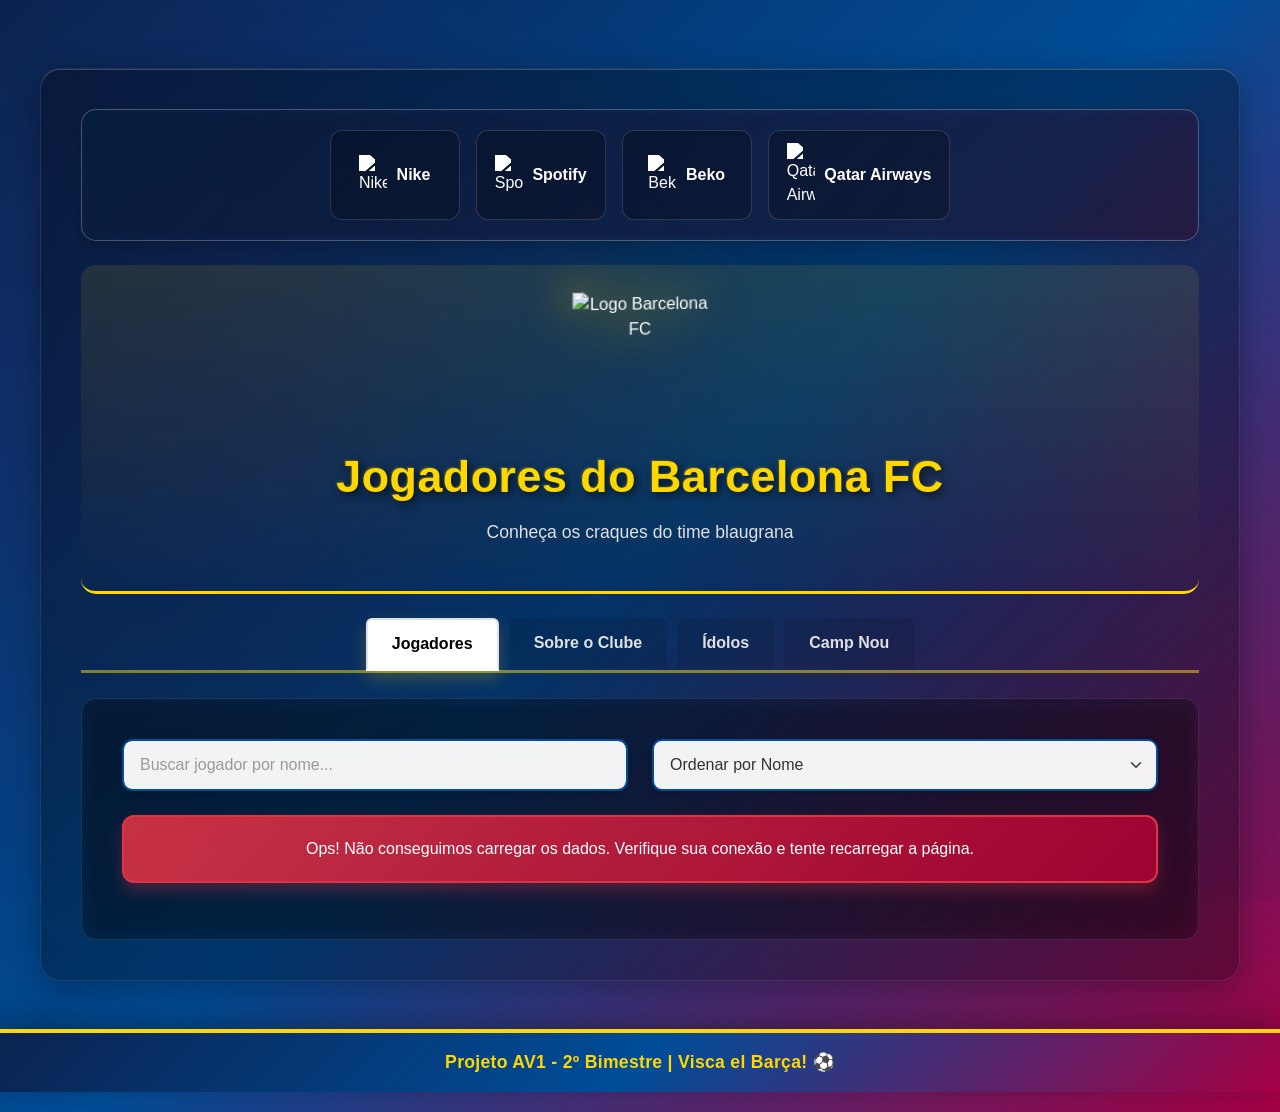
==== commit b3211c5c: "feat: Implementação Parte 2 - Página de detalhes com URLSearchParams e organização em módulos" ====
--- a/index.html
+++ b/index.html
@@ -168,25 +168,11 @@
             </div>
         </div>
     </div>
-    <div class="modal fade" id="playerModal" tabindex="-1" aria-labelledby="playerModalLabel" aria-hidden="true">
-        <div class="modal-dialog modal-lg">
-            <div class="modal-content">
-                <div class="modal-header">
-                    <h5 class="modal-title" id="playerModalLabel">Detalhes do Jogador</h5>
-                    <button type="button" class="btn-close" data-bs-dismiss="modal" aria-label="Close"></button>
-                </div>
-                <div class="modal-body" id="playerModalBody">
-                    <!-- Conteúdo será preenchido via JS -->
-                </div>
-                <div class="modal-footer">
-                    <button type="button" class="btn btn-secondary" data-bs-dismiss="modal">Fechar</button>
-                </div>
-            </div>
-        </div>
-    </div>
+
     <footer class="text-center mt-5 py-3">
         <p class="mb-0">Projeto AV1 - 2º Bimestre | Visca el Barça! ⚽</p>
     </footer>
+
     <script src="https://cdn.jsdelivr.net/npm/bootstrap@5.3.0/dist/js/bootstrap.bundle.min.js"></script>
     <script src="js/script.js"></script>
 </body>
